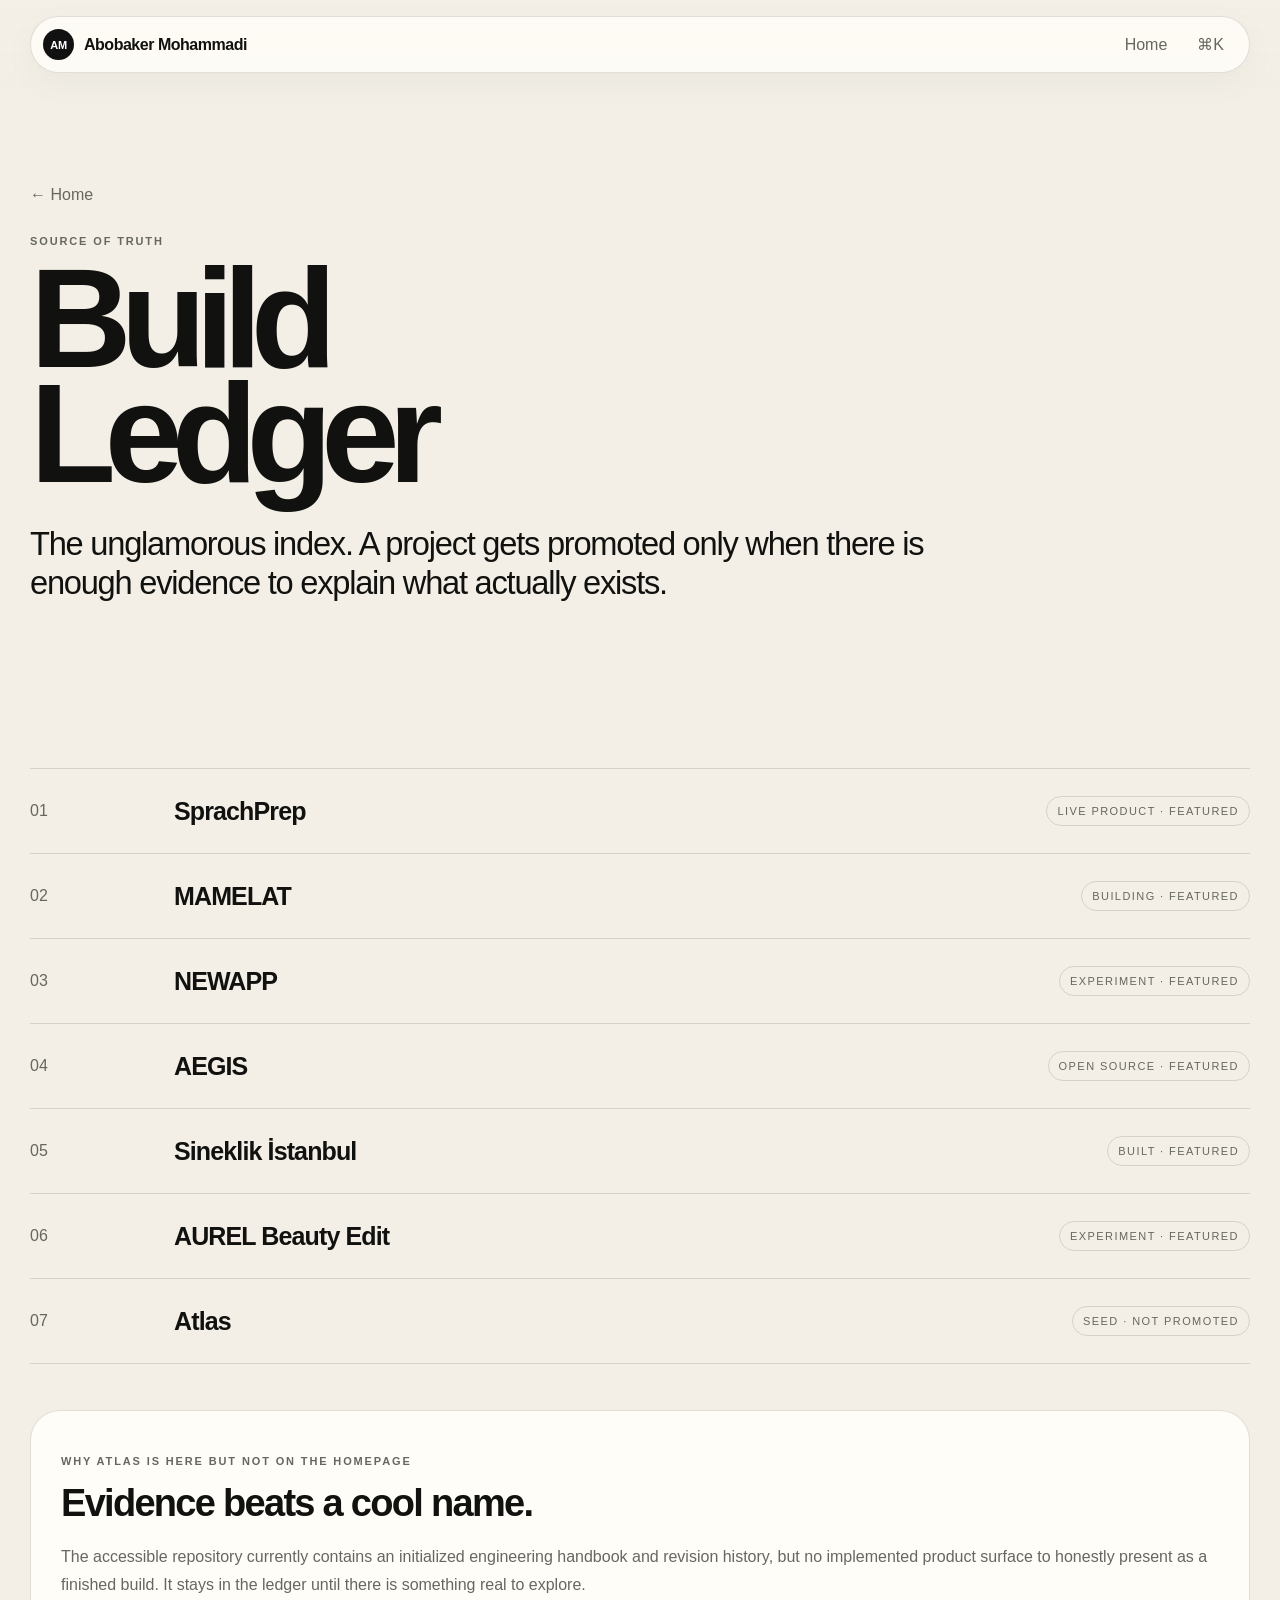
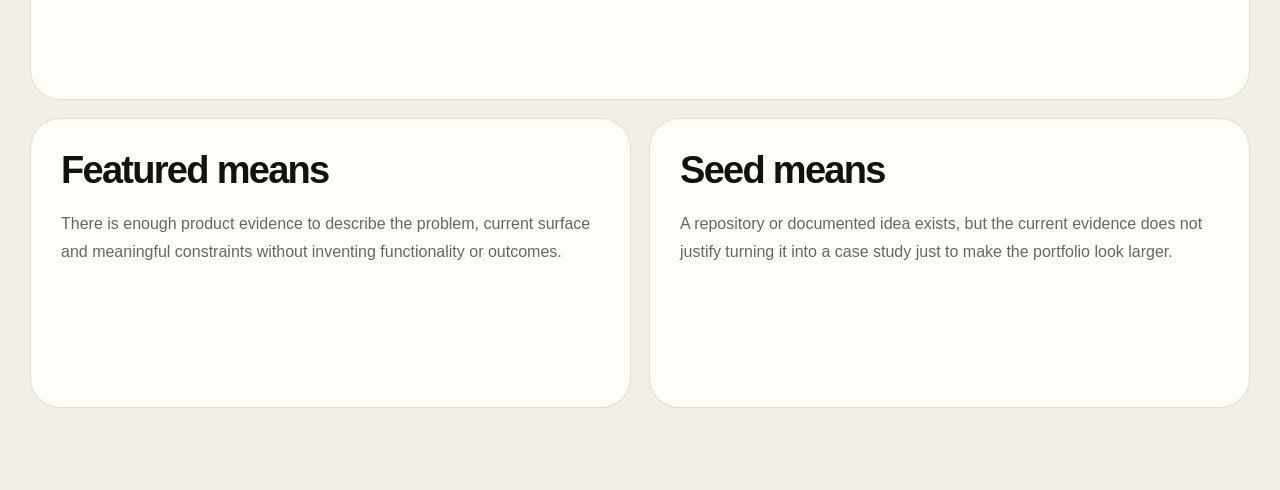
==== ledger/index.html @ 75768ce8 "Add truthful build ledger" ====
<!doctype html><html lang="en"><head><meta charset="utf-8"><meta name="viewport" content="width=device-width,initial-scale=1"><title>Build Ledger — Abobaker Mohammadi</title><meta name="description" content="A source-of-truth ledger for Abobaker Mohammadi's verified builds, experiments and seeds."><link rel="stylesheet" href="/styles.css"><link rel="icon" href="/favicon.svg"></head><body><header class="topbar"><div class="shell nav"><a class="brand" href="/"><span class="brand-mark">AM</span><span>Abobaker Mohammadi</span></a><nav class="nav-links"><a href="/">Home</a><button class="search-trigger" data-search aria-label="Search projects">⌘K</button></nav></div></header><main class="shell"><section class="case-hero"><a class="back" href="/">← Home</a><p class="kicker">Source of truth</p><h1 style="font-size:clamp(64px,11vw,150px)">Build<br>Ledger</h1><p class="case-deck">The unglamorous index. A project gets promoted only when there is enough evidence to explain what actually exists.</p></section><section class="section"><div class="timeline"><a class="timeline-row" href="/projects/sprachprep/"><span>01</span><strong>SprachPrep</strong><span class="status">Live product · featured</span></a><a class="timeline-row" href="/projects/mamelat/"><span>02</span><strong>MAMELAT</strong><span class="status">Building · featured</span></a><a class="timeline-row" href="/projects/newapp/"><span>03</span><strong>NEWAPP</strong><span class="status">Experiment · featured</span></a><a class="timeline-row" href="/projects/aegis/"><span>04</span><strong>AEGIS</strong><span class="status">Open source · featured</span></a><a class="timeline-row" href="/projects/sineklik/"><span>05</span><strong>Sineklik İstanbul</strong><span class="status">Built · featured</span></a><a class="timeline-row" href="/projects/aurel/"><span>06</span><strong>AUREL Beauty Edit</strong><span class="status">Experiment · featured</span></a><div class="timeline-row"><span>07</span><strong>Atlas</strong><span class="status">Seed · not promoted</span></div></div><div class="case-grid" style="margin-top:46px"><article class="case-block wide"><p class="kicker">Why Atlas is here but not on the homepage</p><h2>Evidence beats a cool name.</h2><p>The accessible repository currently contains an initialized engineering handbook and revision history, but no implemented product surface to honestly present as a finished build. It stays in the ledger until there is something real to explore.</p></article><article class="case-block"><h2>Featured means</h2><p>There is enough product evidence to describe the problem, current surface and meaningful constraints without inventing functionality or outcomes.</p></article><article class="case-block"><h2>Seed means</h2><p>A repository or documented idea exists, but the current evidence does not justify turning it into a case study just to make the portfolio look larger.</p></article></div></section></main><div class="search" role="dialog" aria-modal="true" aria-label="Project search"><div class="search-panel"><input id="project-search" autocomplete="off" placeholder="Search projects…"><div class="search-results"></div></div></div><script src="/app.js"></script></body></html>
---- styles.css ----
:root{--ink:#11120f;--muted:#66675f;--paper:#f3efe6;--paper2:#ebe5d8;--line:rgba(17,18,15,.13);--white:#fffdf8;--green:#173d32;--gold:#b38a4a;--blue:#3157ff;--rose:#a74c67;--red:#c64a3c;--radius:30px;--shadow:0 30px 90px rgba(30,25,16,.09)}*{box-sizing:border-box}html{scroll-behavior:smooth}body{margin:0;background:var(--paper);color:var(--ink);font-family:Inter,ui-sans-serif,-apple-system,BlinkMacSystemFont,"Segoe UI",sans-serif;-webkit-font-smoothing:antialiased;overflow-x:hidden}a{color:inherit;text-decoration:none}button,input{font:inherit}button{color:inherit}::selection{background:#111;color:#fff}.shell{width:min(1220px,calc(100% - 36px));margin:auto}.topbar{position:sticky;top:0;z-index:70;padding:16px 0;background:linear-gradient(to bottom,rgba(243,239,230,.97),rgba(243,239,230,.72),transparent);backdrop-filter:blur(18px)}.nav{display:flex;align-items:center;justify-content:space-between;padding:9px 12px;border:1px solid var(--line);border-radius:999px;background:rgba(255,253,248,.84);box-shadow:0 10px 34px rgba(30,25,16,.04)}.brand{display:flex;gap:10px;align-items:center;font-weight:760;letter-spacing:-.03em}.brand-mark{width:31px;height:31px;border-radius:50%;display:grid;place-items:center;background:#111;color:#fff;font-size:11px;letter-spacing:-.02em}.nav-links{display:flex;gap:4px;align-items:center}.nav-links a,.search-trigger{padding:9px 13px;border-radius:999px;color:var(--muted);border:0;background:transparent;cursor:pointer}.nav-links a:hover,.search-trigger:hover{background:#ece6da;color:#111}.hero{padding:7.5vw 0 5vw;min-height:82vh;display:flex;flex-direction:column;justify-content:center}.hero-grid{display:grid;grid-template-columns:1fr auto;gap:42px;align-items:start}.hero-index{font:700 11px/1.4 ui-monospace,SFMono-Regular,Menlo,monospace;letter-spacing:.12em;text-transform:uppercase;color:var(--muted);padding-top:16px;text-align:right}.kicker{font-size:11px;letter-spacing:.17em;text-transform:uppercase;color:var(--muted);font-weight:760}.hero h1{max-width:1100px;margin:15px 0 26px;font-size:clamp(64px,10.4vw,154px);line-height:.84;letter-spacing:-.079em;font-weight:690}.hero h1 span{display:block;color:transparent;-webkit-text-stroke:1.25px #111}.hero-bottom{display:grid;grid-template-columns:1.3fr .7fr;gap:50px;align-items:end}.hero-copy{max-width:730px;font-size:clamp(21px,2.2vw,34px);line-height:1.18;letter-spacing:-.038em}.hero-note{color:var(--muted);line-height:1.65;max-width:430px}.signal{margin-top:32px;display:flex;gap:8px;flex-wrap:wrap}.signal span{padding:9px 12px;border:1px solid var(--line);border-radius:999px;background:rgba(255,255,255,.42);font-size:12px}.ticker{margin-top:48px;border-top:1px solid var(--line);border-bottom:1px solid var(--line);overflow:hidden}.ticker-track{display:flex;width:max-content;gap:46px;padding:13px 0;animation:ticker 26s linear infinite;font:700 11px/1 ui-monospace,SFMono-Regular,Menlo,monospace;letter-spacing:.1em;text-transform:uppercase;color:var(--muted)}.ticker-track span::before{content:'↗';margin-right:10px;color:var(--ink)}@keyframes ticker{to{transform:translateX(-50%)}}.section{padding:82px 0}.section-head{display:flex;justify-content:space-between;gap:30px;align-items:end;margin-bottom:28px}.section-head h2{font-size:clamp(38px,5.2vw,74px);line-height:.92;letter-spacing:-.058em;margin:0}.section-head p{max-width:450px;color:var(--muted);line-height:1.65}.featured{display:grid;grid-template-columns:1.24fr .76fr;gap:18px}.project-card{position:relative;overflow:hidden;min-height:470px;border-radius:var(--radius);border:1px solid var(--line);background:var(--white);padding:30px;display:flex;flex-direction:column;justify-content:space-between;box-shadow:var(--shadow);transition:transform .45s cubic-bezier(.2,.8,.2,1),box-shadow .45s,filter .3s;isolation:isolate}.project-card:hover{transform:translateY(-7px);box-shadow:0 38px 110px rgba(30,25,16,.14)}.project-card.tall{min-height:700px}.project-card.dark{background:#101210;color:#f5f2ea}.project-card.green{background:#173d32;color:#fbf2dd}.project-card.blue{background:#111b42;color:#f5f7ff}.project-card.rose{background:#3b1f28;color:#fff4f5}.project-card .meta{display:flex;justify-content:space-between;gap:10px;font-size:11px;text-transform:uppercase;letter-spacing:.14em;opacity:.72;position:relative;z-index:2}.project-card h3{font-size:clamp(44px,6vw,90px);line-height:.87;letter-spacing:-.069em;margin:18px 0;position:relative;z-index:2}.project-card p{max-width:530px;font-size:18px;line-height:1.45;opacity:.82;position:relative;z-index:2}.project-card .arrow{width:52px;height:52px;border-radius:50%;display:grid;place-items:center;border:1px solid currentColor;font-size:23px;transition:transform .35s;position:relative;z-index:2}.project-card:hover .arrow{transform:rotate(45deg)}.visual{position:absolute;right:-6%;bottom:-9%;width:53%;aspect-ratio:1;border-radius:35px;transform:rotate(-8deg);border:1px solid rgba(255,255,255,.24);background:linear-gradient(145deg,rgba(255,255,255,.27),rgba(255,255,255,.04));box-shadow:0 40px 80px rgba(0,0,0,.18)}.visual::after{content:"";position:absolute;inset:10%;border-radius:24px;border:1px solid rgba(255,255,255,.2)}.visual.light{border-color:rgba(17,18,15,.12);background:linear-gradient(145deg,#f8f5ec,#e5dece);box-shadow:0 40px 80px rgba(30,25,16,.12)}.atlas{border:1px solid rgba(255,255,255,.06);border-radius:var(--radius);background:#10110f;color:#f7f4ed;overflow:hidden;position:relative;min-height:720px;box-shadow:0 40px 120px rgba(0,0,0,.12)}.atlas-top{padding:30px 30px 0;display:flex;justify-content:space-between;gap:20px}.atlas h3{font-size:clamp(44px,6vw,84px);letter-spacing:-.065em;margin:0}.atlas p{color:#aaa99f;max-width:455px;line-height:1.6}.atlas-controls{padding:18px 30px;display:flex;gap:8px;flex-wrap:wrap}.atlas-filter{border:1px solid rgba(255,255,255,.15);background:transparent;color:#aaa99f;border-radius:999px;padding:9px 13px;cursor:pointer;font-size:12px}.atlas-filter.active,.atlas-filter:hover{background:#f5f2ea;color:#111}.atlas-canvas{position:relative;height:490px;overflow:hidden}.atlas-canvas svg{position:absolute;inset:0;width:100%;height:100%;pointer-events:none}.atlas-line{stroke:rgba(255,255,255,.15);stroke-width:1.2;transition:opacity .3s}.atlas-node{position:absolute;min-width:145px;padding:14px 16px;border:1px solid rgba(255,255,255,.18);background:rgba(255,255,255,.07);backdrop-filter:blur(14px);border-radius:18px;transition:.35s cubic-bezier(.2,.8,.2,1)}.atlas-node small{display:block;color:#8d8d84;margin-top:4px}.atlas-node:hover{background:#fff;color:#111;transform:translateY(-4px) scale(1.02)}.atlas-node:hover small{color:#666}.atlas-node.dim{opacity:.16;filter:blur(.5px)}.atlas-node[data-id="sprachprep"]{left:8%;top:15%}.atlas-node[data-id="mamelat"]{right:10%;top:12%}.atlas-node[data-id="newapp"]{left:22%;bottom:14%}.atlas-node[data-id="aurel"]{right:24%;bottom:12%}.atlas-node[data-id="aegis"]{left:44%;top:40%}.atlas-node[data-id="sineklik"]{right:5%;top:54%}.lens{display:grid;grid-template-columns:.72fr 1.28fr;border-top:1px solid var(--line);border-bottom:1px solid var(--line)}.lens-list{padding:22px 0;border-right:1px solid var(--line)}.lens-button{width:100%;display:flex;align-items:center;justify-content:space-between;border:0;background:transparent;text-align:left;padding:18px 24px 18px 0;cursor:pointer;color:var(--muted);font-size:18px}.lens-button strong{font-weight:650;letter-spacing:-.02em}.lens-button.active,.lens-button:hover{color:var(--ink)}.lens-button.active::after{content:'●';font-size:9px}.lens-stage{padding:44px;min-height:420px;display:flex;flex-direction:column;justify-content:space-between}.lens-stage .lens-number{font:700 11px/1 ui-monospace,SFMono-Regular,Menlo,monospace;letter-spacing:.12em;color:var(--muted)}.lens-stage h3{font-size:clamp(48px,6vw,86px);letter-spacing:-.064em;line-height:.9;margin:16px 0}.lens-stage p{font-size:19px;line-height:1.55;color:var(--muted);max-width:660px}.lens-tags{display:flex;gap:7px;flex-wrap:wrap}.lens-tags span{font-size:11px;text-transform:uppercase;letter-spacing:.1em;padding:8px 10px;border:1px solid var(--line);border-radius:999px}.timeline{display:grid;gap:0;border-top:1px solid var(--line)}.timeline-row{display:grid;grid-template-columns:120px 1fr auto;gap:24px;padding:27px 0;border-bottom:1px solid var(--line);align-items:center;transition:padding .25s}.timeline-row:hover{padding-left:8px}.timeline-row strong{font-size:25px;letter-spacing:-.035em}.timeline-row span{color:var(--muted)}.status{font-size:11px;text-transform:uppercase;letter-spacing:.13em;padding:8px 10px;border-radius:999px;border:1px solid var(--line)}.about{display:grid;grid-template-columns:.7fr 1.3fr;gap:50px}.about-copy{font-size:clamp(36px,5.2vw,76px);line-height:.96;letter-spacing:-.059em}.about-side{color:var(--muted);font-size:18px;line-height:1.7;max-width:600px}.principles{display:grid;grid-template-columns:repeat(3,1fr);border-top:1px solid var(--line)}.principle{padding:26px 28px 26px 0;border-bottom:1px solid var(--line)}.principle:not(:nth-child(3n)){border-right:1px solid var(--line);padding-right:28px;margin-right:28px}.principle strong{display:block;font-size:20px;letter-spacing:-.03em;margin-bottom:8px}.principle p{color:var(--muted);line-height:1.6;margin:0}.footer{padding:82px 0 34px}.footer-card{padding:38px;border-radius:var(--radius);background:#111;color:#fff;display:flex;justify-content:space-between;gap:30px;align-items:end}.footer-card h2{font-size:clamp(44px,6vw,90px);letter-spacing:-.065em;margin:0}.footer-card p{color:#aaa;max-width:440px}.search{position:fixed;inset:0;z-index:100;background:rgba(20,20,18,.44);backdrop-filter:blur(18px);display:none;place-items:start center;padding-top:12vh}.search.open{display:grid}.search-panel{width:min(740px,calc(100% - 28px));background:#fffdf8;border-radius:26px;padding:16px;box-shadow:0 40px 120px rgba(0,0,0,.25)}.search-panel input{width:100%;padding:18px;border:0;background:#f0ebe0;border-radius:16px;font-size:22px;outline:0}.search-results{display:grid;gap:5px;margin-top:10px}.search-results a{padding:14px;border-radius:14px;display:flex;justify-content:space-between;align-items:center}.search-results a:hover,.search-results a:focus{background:#f0ebe0;outline:none}.search-results small{color:var(--muted)}.case-page{--accent:#111;--accent-soft:#eae4d8}.case-hero{padding:6vw 0 4vw}.case-hero h1{font-size:clamp(68px,12vw,168px);line-height:.82;letter-spacing:-.08em;margin:14px 0 25px;color:var(--accent)}.case-deck{font-size:clamp(23px,2.55vw,36px);line-height:1.2;max-width:900px;letter-spacing:-.038em}.back{display:inline-flex;gap:8px;align-items:center;color:var(--muted);margin:20px 0}.case-stage{margin-top:46px;border-radius:36px;background:var(--accent);color:#fff;min-height:470px;padding:34px;overflow:hidden;position:relative;box-shadow:0 38px 110px rgba(30,25,16,.13)}.case-stage::before{content:'';position:absolute;inset:auto -12% -50% auto;width:55%;aspect-ratio:1;border:1px solid rgba(255,255,255,.18);border-radius:50%}.stage-kicker{font:700 11px/1 ui-monospace,SFMono-Regular,Menlo,monospace;letter-spacing:.14em;text-transform:uppercase;opacity:.64}.stage-display{position:absolute;left:34px;right:34px;bottom:34px;display:grid;gap:12px}.stage-display strong{font-size:clamp(42px,6vw,86px);line-height:.88;letter-spacing:-.065em;max-width:930px}.stage-flow{display:flex;gap:8px;flex-wrap:wrap;margin-top:12px}.stage-flow span{border:1px solid rgba(255,255,255,.25);background:rgba(255,255,255,.08);padding:9px 12px;border-radius:999px;font-size:12px}.case-nav{display:flex;justify-content:space-between;gap:20px;padding:18px 0 0;font-size:13px;color:var(--muted)}.case-grid{display:grid;grid-template-columns:repeat(12,1fr);gap:18px}.case-block{grid-column:span 6;border:1px solid var(--line);border-radius:var(--radius);background:var(--white);padding:30px;min-height:290px}.case-block.wide{grid-column:span 12}.case-block.third{grid-column:span 4}.case-block.accent{background:var(--accent);color:#fff}.case-block h2{font-size:38px;letter-spacing:-.045em;margin:0 0 18px}.case-block h3{font-size:24px;letter-spacing:-.035em}.case-block p,.case-block li{color:var(--muted);line-height:1.72}.case-block.accent p,.case-block.accent li{color:rgba(255,255,255,.72)}.metric{font-size:clamp(52px,7vw,104px);letter-spacing:-.073em;line-height:.87}.evidence{display:grid;grid-template-columns:repeat(3,1fr);gap:12px;margin-top:18px}.evidence-item{border:1px solid var(--line);border-radius:20px;padding:18px;background:rgba(255,255,255,.38)}.evidence-item small{display:block;text-transform:uppercase;letter-spacing:.12em;color:var(--muted);font-size:10px;margin-bottom:8px}.evidence-item strong{font-size:18px;letter-spacing:-.025em}.system-rail{display:flex;align-items:center;gap:8px;flex-wrap:wrap}.system-rail span{padding:10px 12px;border-radius:12px;background:var(--accent-soft);font-size:13px}.system-rail i{font-style:normal;color:var(--muted)}.phone-demo{width:min(300px,78%);margin:auto;aspect-ratio:.49;border:1px solid var(--line);border-radius:48px;background:#121212;padding:10px;box-shadow:0 30px 70px rgba(0,0,0,.2);transform:rotate(3deg)}.phone-demo-inner{height:100%;border-radius:39px;background:linear-gradient(180deg,#f7f4ed,#e9e2d5);padding:24px 18px;color:#111}.phone-demo-inner .bar{height:10px;width:46%;background:#111;border-radius:99px;margin:0 auto 34px}.phone-row{padding:13px 0;border-bottom:1px solid rgba(0,0,0,.1);display:flex;justify-content:space-between;font-size:13px}.pipeline{display:grid;gap:8px}.pipeline-step{padding:16px 18px;border-radius:16px;background:var(--accent-soft);display:flex;justify-content:space-between;align-items:center}.pipeline-step span{color:var(--muted);font:700 10px/1 ui-monospace,SFMono-Regular,Menlo,monospace}.repo-link{display:inline-flex;align-items:center;gap:8px;border-bottom:1px solid currentColor;padding-bottom:3px}.project-switcher{margin-top:28px;border-top:1px solid var(--line);display:grid;grid-template-columns:1fr 1fr}.project-switcher a{padding:26px 0}.project-switcher a:last-child{text-align:right}.project-switcher small{display:block;color:var(--muted);text-transform:uppercase;letter-spacing:.1em;margin-bottom:6px}.project-switcher strong{font-size:24px;letter-spacing:-.035em}.skip-link{position:fixed;left:12px;top:-80px;z-index:200;background:#111;color:#fff;padding:12px 14px;border-radius:10px}.skip-link:focus{top:12px}@media(max-width:860px){.nav-links a{display:none}.hero{padding-top:15vw;min-height:auto}.hero-grid{grid-template-columns:1fr}.hero-index{display:none}.hero-bottom,.featured,.about,.lens{grid-template-columns:1fr}.lens-list{border-right:0;border-bottom:1px solid var(--line);display:flex;overflow:auto;padding:10px 0}.lens-button{width:auto;white-space:nowrap;padding:14px 18px}.lens-stage{padding:28px 0;min-height:340px}.project-card.tall,.project-card{min-height:470px}.visual{width:66%;opacity:.7}.section{padding:56px 0}.section-head{align-items:start;flex-direction:column}.timeline-row{grid-template-columns:82px 1fr}.timeline-row .status{grid-column:2}.atlas-top{flex-direction:column}.atlas-canvas{height:530px}.atlas-node{min-width:128px;font-size:13px}.atlas-node[data-id="sprachprep"]{left:5%;top:10%}.atlas-node[data-id="mamelat"]{right:5%;top:22%}.atlas-node[data-id="newapp"]{left:8%;bottom:20%}.atlas-node[data-id="aurel"]{right:6%;bottom:8%}.atlas-node[data-id="aegis"]{left:35%;top:44%}.atlas-node[data-id="sineklik"]{right:5%;top:64%}.principles{grid-template-columns:1fr}.principle,.principle:not(:nth-child(3n)){border-right:0;margin-right:0;padding-right:0}.case-block,.case-block.third{grid-column:span 12}.case-stage{min-height:500px;padding:24px}.stage-display{left:24px;right:24px;bottom:24px}.evidence{grid-template-columns:1fr}.footer-card{align-items:start;flex-direction:column}.hero h1{font-size:clamp(60px,20vw,110px)}.project-switcher strong{font-size:19px}}@media(max-width:520px){.shell{width:min(100% - 24px,1220px)}.brand span:last-child{display:none}.project-card{padding:22px;border-radius:24px}.project-card h3{font-size:46px}.case-hero h1{font-size:20vw}.case-stage{border-radius:26px}.atlas-controls{padding-left:20px;padding-right:20px}.atlas-top{padding-left:20px;padding-right:20px}.timeline-row{gap:12px}.case-block{padding:22px;border-radius:24px}}@media(prefers-reduced-motion:reduce){*{scroll-behavior:auto!important;transition:none!important;animation:none!important}.ticker-track{animation:none}}
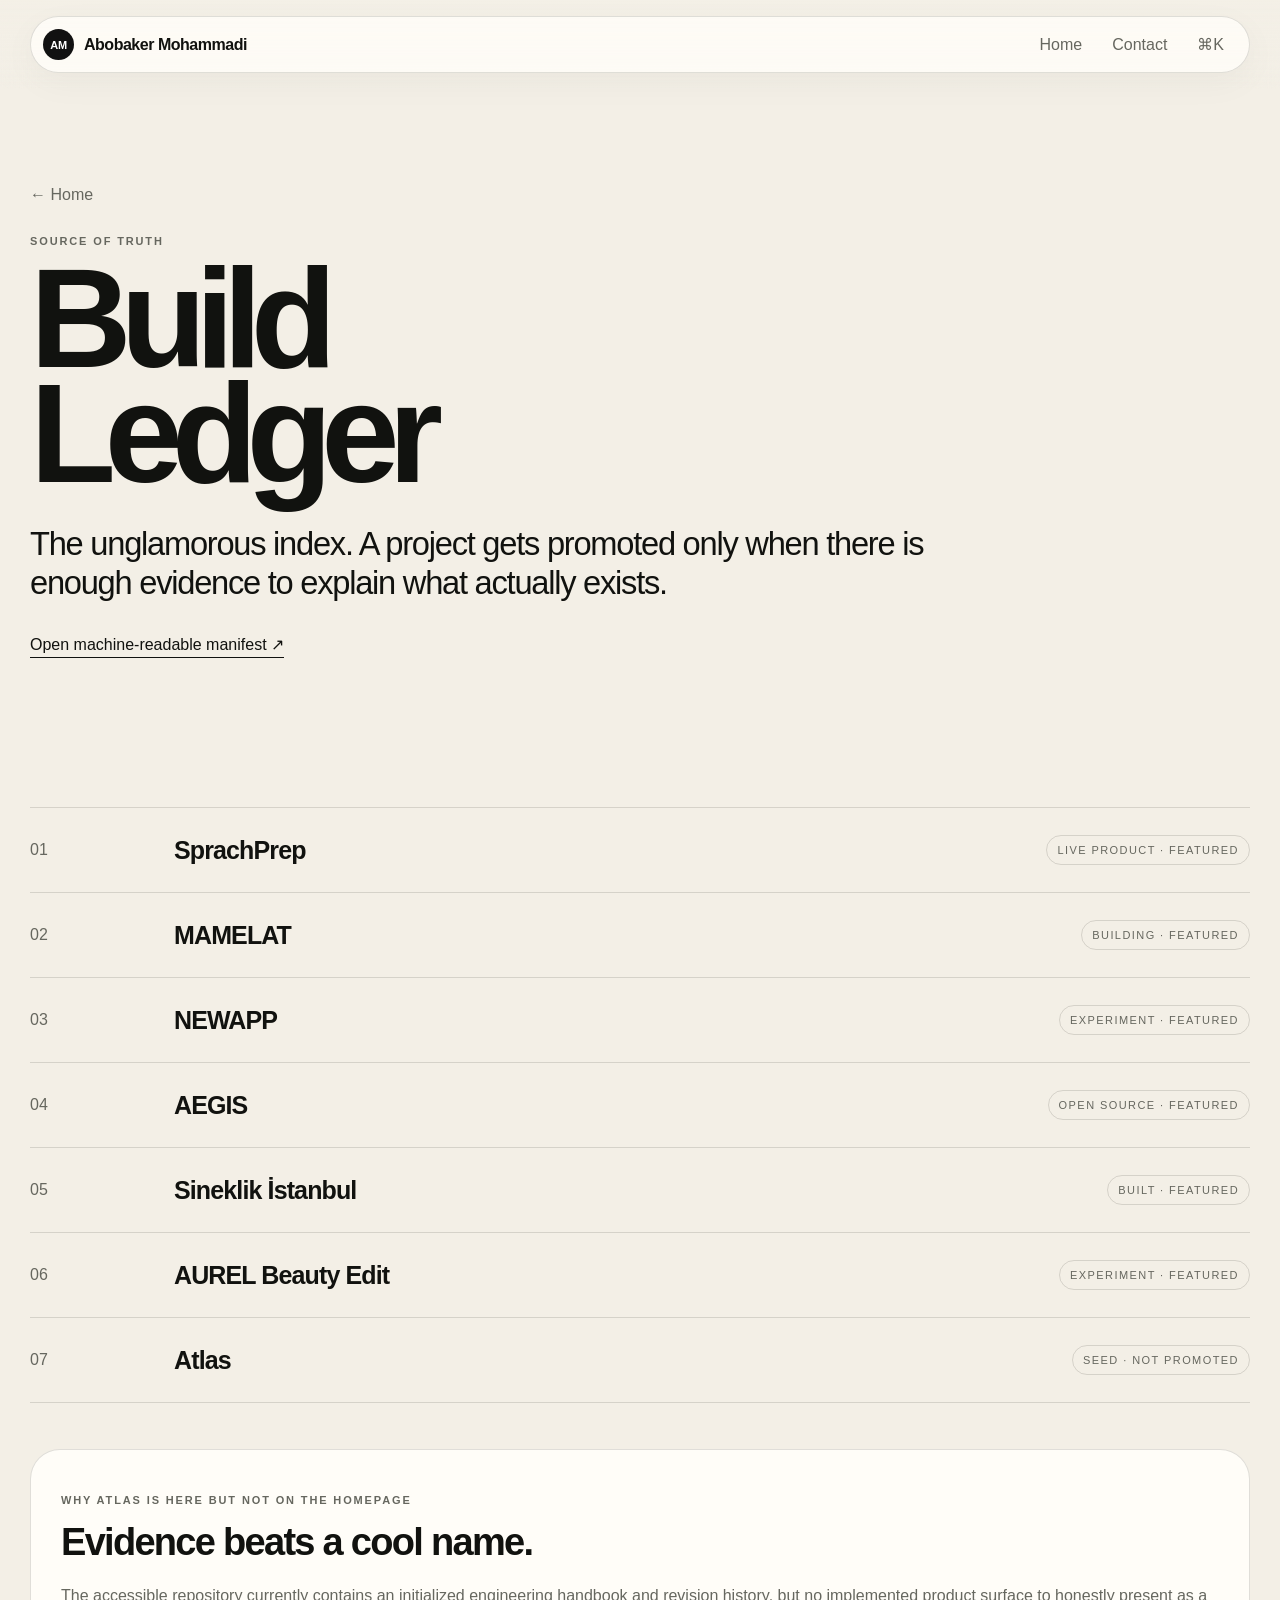
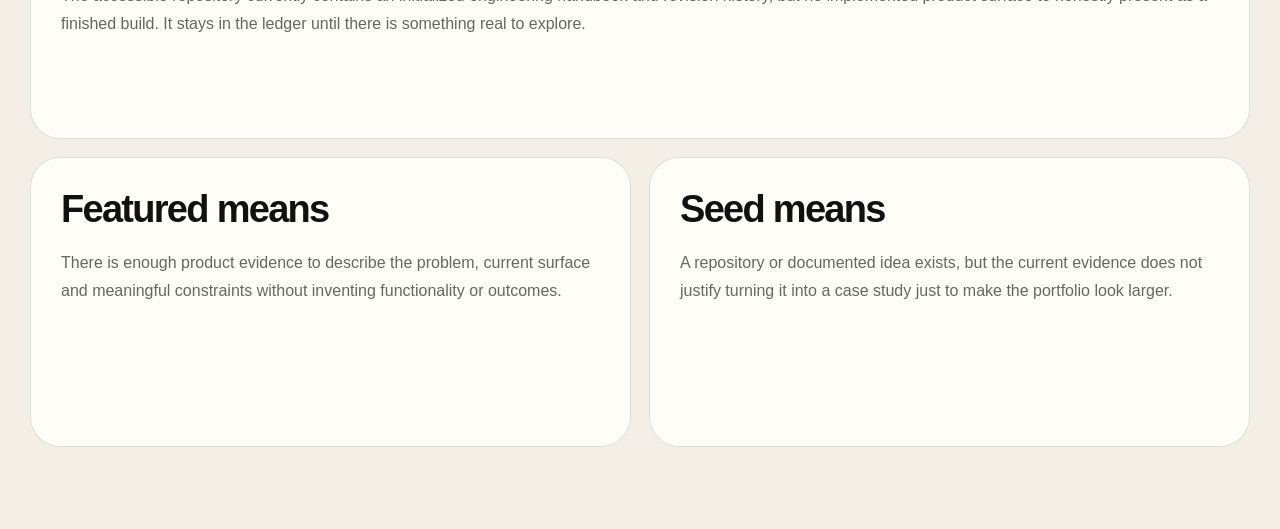
==== commit ada82740: "Polish build ledger metadata and source links" ====
--- a/ledger/index.html
+++ b/ledger/index.html
@@ -1 +1 @@
-<!doctype html><html lang="en"><head><meta charset="utf-8"><meta name="viewport" content="width=device-width,initial-scale=1"><title>Build Ledger — Abobaker Mohammadi</title><meta name="description" content="A source-of-truth ledger for Abobaker Mohammadi's verified builds, experiments and seeds."><link rel="stylesheet" href="/styles.css"><link rel="icon" href="/favicon.svg"></head><body><header class="topbar"><div class="shell nav"><a class="brand" href="/"><span class="brand-mark">AM</span><span>Abobaker Mohammadi</span></a><nav class="nav-links"><a href="/">Home</a><button class="search-trigger" data-search aria-label="Search projects">⌘K</button></nav></div></header><main class="shell"><section class="case-hero"><a class="back" href="/">← Home</a><p class="kicker">Source of truth</p><h1 style="font-size:clamp(64px,11vw,150px)">Build<br>Ledger</h1><p class="case-deck">The unglamorous index. A project gets promoted only when there is enough evidence to explain what actually exists.</p></section><section class="section"><div class="timeline"><a class="timeline-row" href="/projects/sprachprep/"><span>01</span><strong>SprachPrep</strong><span class="status">Live product · featured</span></a><a class="timeline-row" href="/projects/mamelat/"><span>02</span><strong>MAMELAT</strong><span class="status">Building · featured</span></a><a class="timeline-row" href="/projects/newapp/"><span>03</span><strong>NEWAPP</strong><span class="status">Experiment · featured</span></a><a class="timeline-row" href="/projects/aegis/"><span>04</span><strong>AEGIS</strong><span class="status">Open source · featured</span></a><a class="timeline-row" href="/projects/sineklik/"><span>05</span><strong>Sineklik İstanbul</strong><span class="status">Built · featured</span></a><a class="timeline-row" href="/projects/aurel/"><span>06</span><strong>AUREL Beauty Edit</strong><span class="status">Experiment · featured</span></a><div class="timeline-row"><span>07</span><strong>Atlas</strong><span class="status">Seed · not promoted</span></div></div><div class="case-grid" style="margin-top:46px"><article class="case-block wide"><p class="kicker">Why Atlas is here but not on the homepage</p><h2>Evidence beats a cool name.</h2><p>The accessible repository currently contains an initialized engineering handbook and revision history, but no implemented product surface to honestly present as a finished build. It stays in the ledger until there is something real to explore.</p></article><article class="case-block"><h2>Featured means</h2><p>There is enough product evidence to describe the problem, current surface and meaningful constraints without inventing functionality or outcomes.</p></article><article class="case-block"><h2>Seed means</h2><p>A repository or documented idea exists, but the current evidence does not justify turning it into a case study just to make the portfolio look larger.</p></article></div></section></main><div class="search" role="dialog" aria-modal="true" aria-label="Project search"><div class="search-panel"><input id="project-search" autocomplete="off" placeholder="Search projects…"><div class="search-results"></div></div></div><script src="/app.js"></script></body></html>+<!doctype html><html lang="en"><head><meta charset="utf-8"><meta name="viewport" content="width=device-width,initial-scale=1"><title>Build Ledger — Abobaker Mohammadi</title><meta name="description" content="A source-of-truth ledger for Abobaker Mohammadi's verified builds, experiments and seeds."><link rel="canonical" href="https://abobakermohammadi.github.io/ledger/"><meta property="og:title" content="Build Ledger — Abobaker Mohammadi"><meta property="og:description" content="The source-of-truth index behind the portfolio."><link rel="stylesheet" href="/styles.css"><link rel="stylesheet" href="/proof.css"><link rel="icon" href="/favicon.svg"></head><body><header class="topbar"><div class="shell nav"><a class="brand" href="/"><span class="brand-mark">AM</span><span>Abobaker Mohammadi</span></a><nav class="nav-links"><a href="/">Home</a><a href="/contact/">Contact</a><button class="search-trigger" data-search aria-label="Search projects">⌘K</button></nav></div></header><main class="shell"><section class="case-hero"><a class="back" href="/">← Home</a><p class="kicker">Source of truth</p><h1 style="font-size:clamp(64px,11vw,150px)">Build<br>Ledger</h1><p class="case-deck">The unglamorous index. A project gets promoted only when there is enough evidence to explain what actually exists.</p><p><a class="repo-link" href="/data/projects.json">Open machine-readable manifest ↗</a></p></section><section class="section"><div class="timeline"><a class="timeline-row" href="/projects/sprachprep/"><span>01</span><strong>SprachPrep</strong><span class="status">Live product · featured</span></a><a class="timeline-row" href="/projects/mamelat/"><span>02</span><strong>MAMELAT</strong><span class="status">Building · featured</span></a><a class="timeline-row" href="/projects/newapp/"><span>03</span><strong>NEWAPP</strong><span class="status">Experiment · featured</span></a><a class="timeline-row" href="/projects/aegis/"><span>04</span><strong>AEGIS</strong><span class="status">Open source · featured</span></a><a class="timeline-row" href="/projects/sineklik/"><span>05</span><strong>Sineklik İstanbul</strong><span class="status">Built · featured</span></a><a class="timeline-row" href="/projects/aurel/"><span>06</span><strong>AUREL Beauty Edit</strong><span class="status">Experiment · featured</span></a><div class="timeline-row"><span>07</span><strong>Atlas</strong><span class="status">Seed · not promoted</span></div></div><div class="case-grid" style="margin-top:46px"><article class="case-block wide"><p class="kicker">Why Atlas is here but not on the homepage</p><h2>Evidence beats a cool name.</h2><p>The accessible repository currently contains an initialized engineering handbook and revision history, but no implemented product surface to honestly present as a finished build. It stays in the ledger until there is something real to explore.</p></article><article class="case-block"><h2>Featured means</h2><p>There is enough product evidence to describe the problem, current surface and meaningful constraints without inventing functionality or outcomes.</p></article><article class="case-block"><h2>Seed means</h2><p>A repository or documented idea exists, but the current evidence does not justify turning it into a case study just to make the portfolio look larger.</p></article></div></section></main><div class="search" role="dialog" aria-modal="true" aria-label="Project search" aria-hidden="true"><div class="search-panel"><input id="project-search" autocomplete="off" placeholder="Search projects…"><div class="search-results"></div></div></div><script src="/app.js"></script></body></html>
--- a/proof.css
+++ b/proof.css
@@ -0,0 +1 @@
+:focus-visible{outline:3px solid #3157ff;outline-offset:4px}.search-results a:focus-visible{outline:3px solid #3157ff;outline-offset:2px}.proof-toggle{border:1px solid var(--line);background:#111;color:#fff;border-radius:999px;padding:10px 14px;cursor:pointer;font-size:12px;font-weight:700;letter-spacing:.04em}.proof-toggle[aria-pressed="true"]{background:#3157ff}.proof-banner{display:none;margin:20px 0 0;padding:15px 17px;border:1px solid var(--line);border-radius:18px;background:#fffdf8;font:650 12px/1.55 ui-monospace,SFMono-Regular,Menlo,monospace}.proof-mode .proof-banner{display:block}.project-card[data-proof]::after{content:attr(data-proof);position:absolute;left:22px;right:22px;bottom:22px;z-index:4;padding:12px 14px;border-radius:14px;background:rgba(0,0,0,.88);color:#fff;font:650 11px/1.45 ui-monospace,SFMono-Regular,Menlo,monospace;letter-spacing:.02em;opacity:0;transform:translateY(10px);pointer-events:none;transition:.28s}.proof-mode .project-card[data-proof]::after{opacity:1;transform:translateY(0)}.proof-mode .project-card .arrow{opacity:.22}.proof-mode .project-card{filter:saturate(.78)}.proof-mode .project-card:hover{filter:saturate(1)}.proof-key{display:none;grid-template-columns:repeat(3,1fr);gap:10px;margin-top:16px}.proof-mode .proof-key{display:grid}.proof-key>div{padding:14px;border:1px solid var(--line);border-radius:16px;background:rgba(255,255,255,.44)}.proof-key small{display:block;color:var(--muted);text-transform:uppercase;letter-spacing:.1em;margin-bottom:4px}.case-interaction{display:grid;grid-template-columns:.72fr 1.28fr;border:1px solid var(--line);border-radius:var(--radius);overflow:hidden;background:var(--white);box-shadow:var(--shadow)}.case-interaction-controls{padding:24px;border-right:1px solid var(--line);display:flex;flex-direction:column;gap:5px}.case-interaction-controls p{margin:0 0 14px}.case-interaction-button{appearance:none;border:0;background:transparent;color:var(--muted);text-align:left;padding:14px 15px;border-radius:14px;cursor:pointer;font-weight:700}.case-interaction-button:hover,.case-interaction-button[aria-pressed="true"]{background:var(--accent-soft);color:var(--accent)}.case-interaction-stage{min-height:330px;padding:38px;display:flex;flex-direction:column;justify-content:space-between;background:linear-gradient(145deg,var(--white),var(--accent-soft))}.case-interaction-stage small{font:700 10px/1.3 ui-monospace,SFMono-Regular,Menlo,monospace;letter-spacing:.12em;text-transform:uppercase;color:var(--muted)}.case-interaction-stage h2{font-size:clamp(42px,5.2vw,76px);line-height:.91;letter-spacing:-.06em;margin:14px 0 18px;color:var(--accent)}.case-interaction-stage p{max-width:670px;color:var(--muted);font-size:18px;line-height:1.65}.case-interaction-route{display:flex;flex-wrap:wrap;gap:8px}.case-interaction-route span{border:1px solid var(--line);background:rgba(255,255,255,.52);padding:9px 11px;border-radius:999px;font-size:12px}@media(max-width:860px){.proof-toggle{margin-left:auto}.proof-key{grid-template-columns:1fr}.proof-mode .project-card[data-proof]::after{left:16px;right:16px;bottom:16px;font-size:10px}.proof-mode .project-card{padding-bottom:105px}.case-interaction{grid-template-columns:1fr}.case-interaction-controls{border-right:0;border-bottom:1px solid var(--line);flex-direction:row;overflow:auto;padding:13px}.case-interaction-controls p{display:none}.case-interaction-button{white-space:nowrap}.case-interaction-stage{min-height:360px;padding:26px}}
